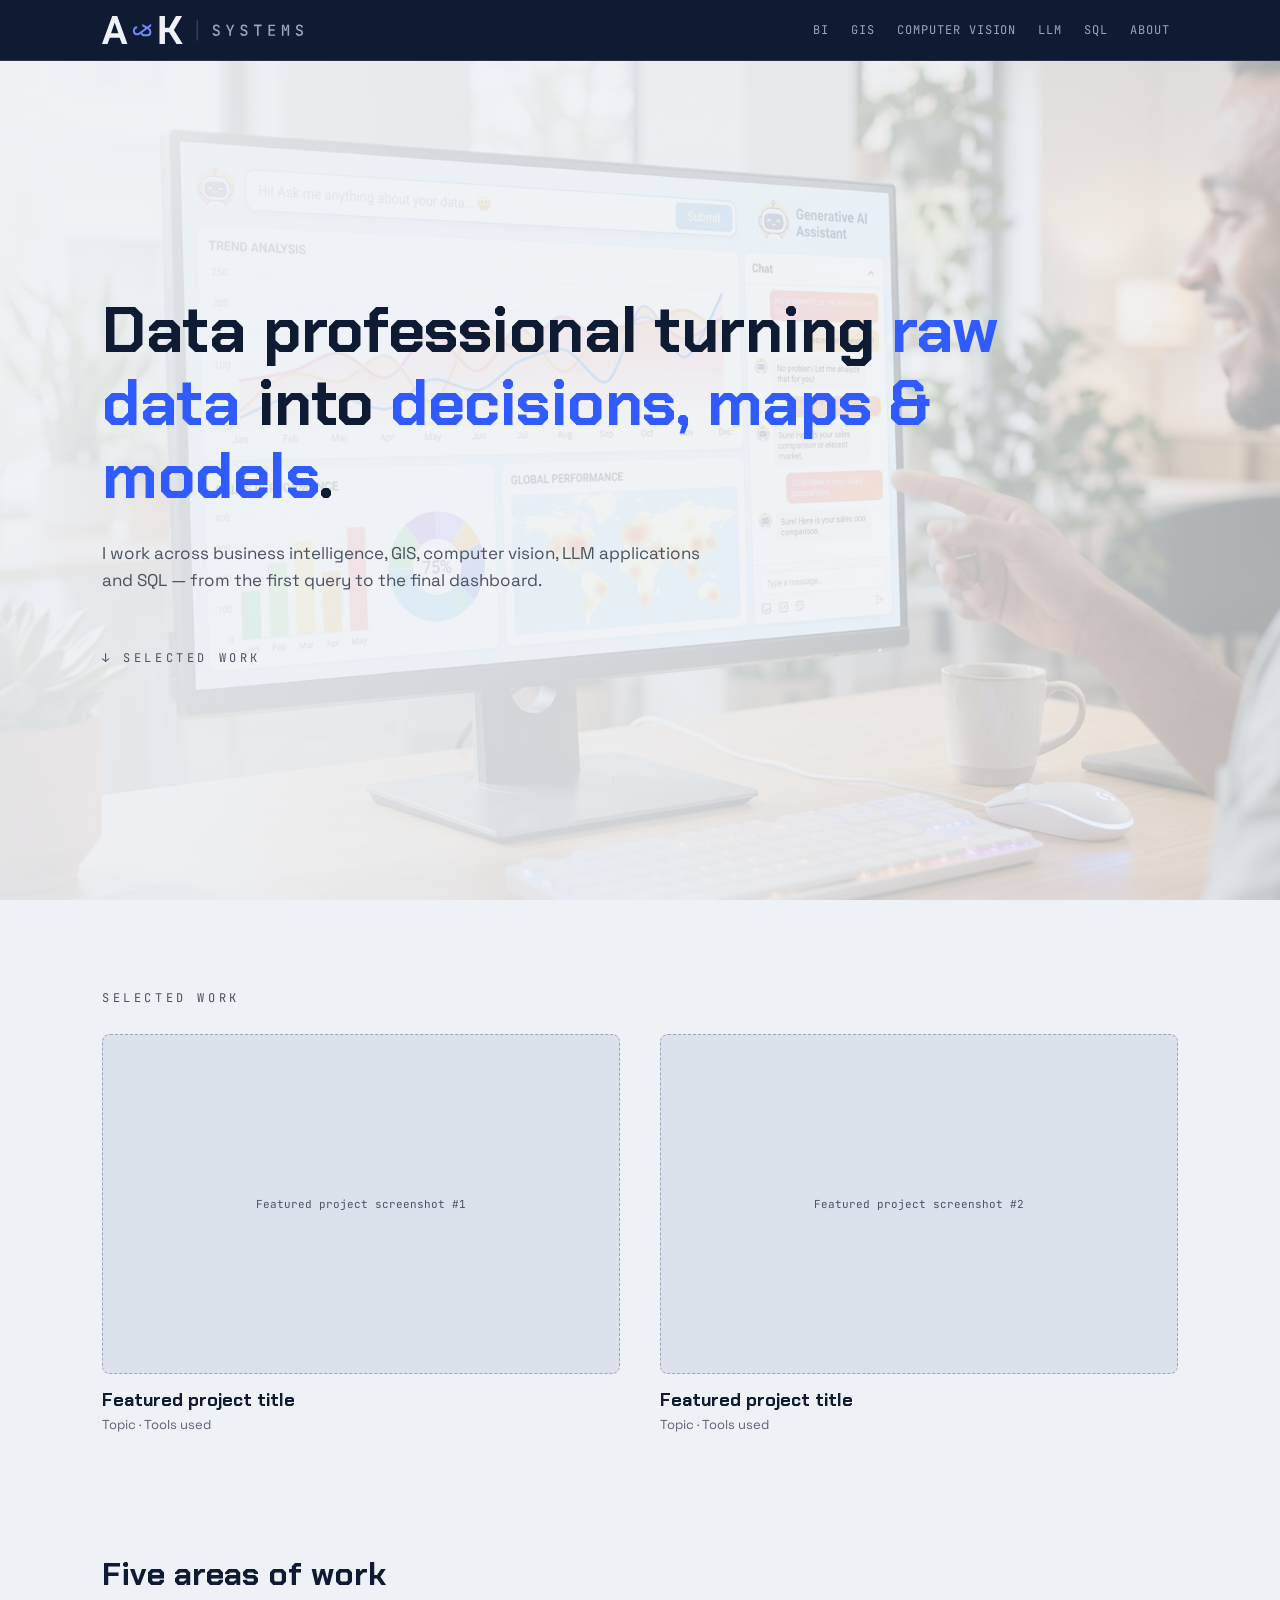
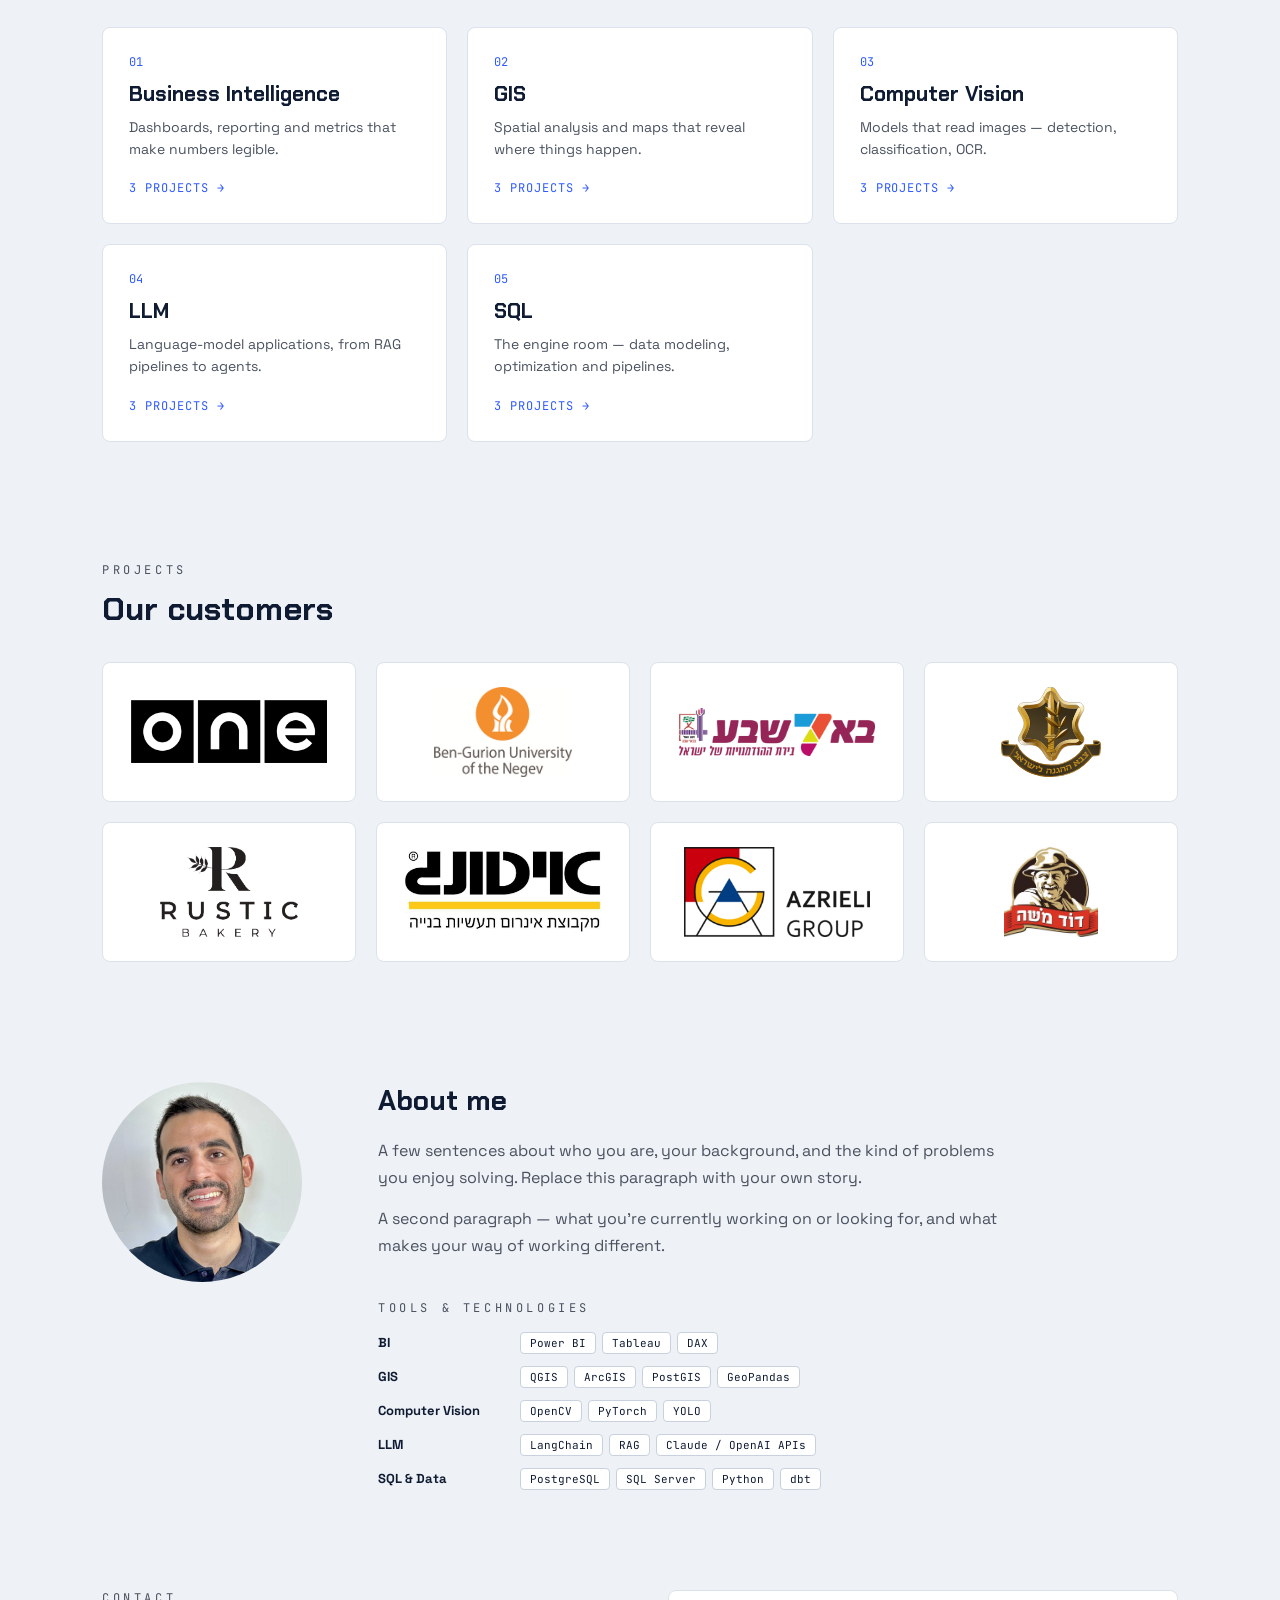
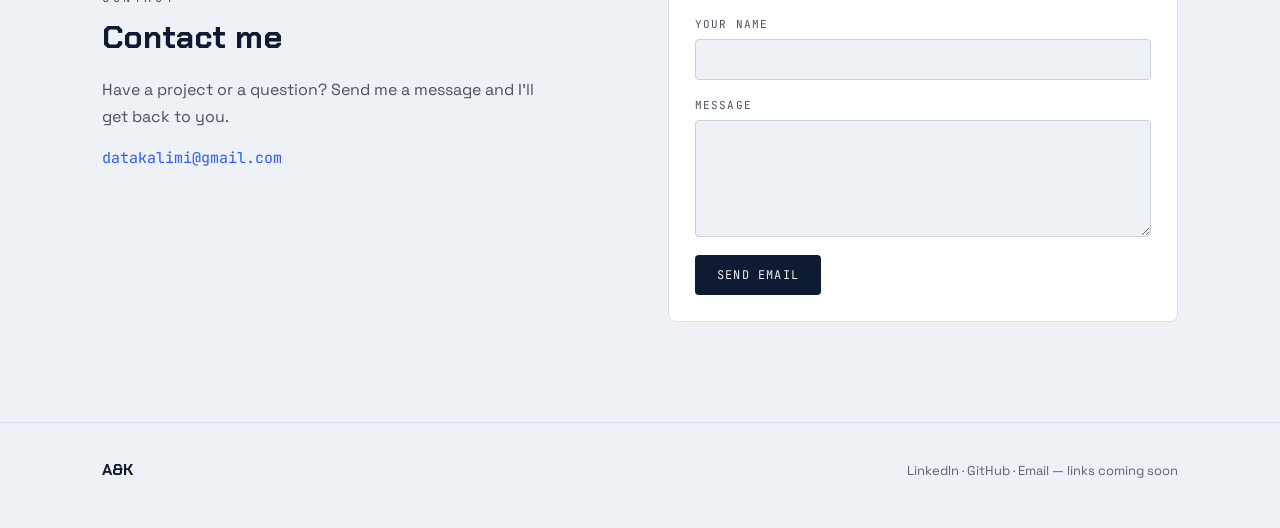
==== index.html @ 967753ec "Rebrand site as A&K and add hero slideshow, customers and contact sections - Replace personal name w" ====
<!DOCTYPE html>
<html lang="en">
<head>
<meta charset="utf-8">
<meta name="viewport" content="width=device-width, initial-scale=1">
<title>A&amp;K — Data Professional</title>
<link rel="icon" type="image/svg+xml" href="assets/img/favicon.svg">
<link rel="preconnect" href="https://fonts.googleapis.com">
<link rel="preconnect" href="https://fonts.gstatic.com" crossorigin>
<link href="https://fonts.googleapis.com/css2?family=Chakra+Petch:wght@500;700&amp;family=JetBrains+Mono:wght@400;500&amp;family=Space+Grotesk:wght@400;500;700&amp;display=swap" rel="stylesheet">
<link rel="stylesheet" href="assets/css/style.css?v=13">
</head>
<body data-page="home">
<header id="site-nav"></header>
<main id="page-content"></main>
<footer id="site-footer"></footer>

<script src="assets/js/data.js?v=13"></script>
<script src="assets/js/partials.js?v=13"></script>
<script src="assets/js/render.js?v=13"></script>
</body>
</html>
---- assets/css/style.css ----
/* ---- Tokens (A&K logo kit: navy, signal blue, print blue, cloud white) ---- */
:root {
  --navy: #0F1B33;
  --accent: #6E8BFF;        /* signal blue — on navy */
  --accent-print: #2F5BFF;  /* print blue — on light */
  --cloud: #EEF1F5;
  --bg: #EEF1F5;
  --surface: #ffffff;
  --text: #0F1B33;
  --text-secondary: #4A5260;
  --text-muted: #5B6474;
  --on-navy: #EEF1F5;
  --on-navy-muted: #9AA6BD;
  --navy-rule: #3A4A6A;
  --border-rule: #DCE2EC;
  --border-card: #DCE2EC;
  --border-chip: #C9D1DE;
  --radius-card: 8px;
  --radius-chip: 4px;
  --radius-nav: 4px;
  --font-display: 'Chakra Petch', 'Trebuchet MS', sans-serif;
  --font-body: 'Space Grotesk', 'Segoe UI', Helvetica, Arial, sans-serif;
  --font-mono: 'JetBrains Mono', ui-monospace, Consolas, Menlo, monospace;
  --max-width: 1140px;
  --pad-x: 32px;
  --hero-min-h: calc(100vh - 61px);
}

/* ---- Reset / base ---- */
* { box-sizing: border-box; }
html { scroll-behavior: smooth; }
body {
  margin: 0;
  background: var(--bg);
  color: var(--text);
  font-family: var(--font-body);
  -webkit-font-smoothing: antialiased;
}
a { color: var(--text); text-decoration: none; }
a:hover { color: var(--text); }
::selection { background: var(--accent); color: var(--navy); }
img { display: block; max-width: 100%; }

.container {
  max-width: var(--max-width);
  margin: 0 auto;
  padding: 0 var(--pad-x);
}

/* ---- Nav ---- */
.site-nav {
  position: sticky;
  top: 0;
  background: var(--navy);
  border-bottom: 1px solid rgba(238, 241, 245, .1);
  z-index: 50;
}
.site-nav__row {
  max-width: var(--max-width);
  margin: 0 auto;
  padding: 16px var(--pad-x);
  display: flex;
  justify-content: space-between;
  align-items: center;
}
.site-nav__brand {
  font-family: var(--font-display);
  font-weight: 700;
  font-size: 15px;
  color: var(--on-navy);
}
.site-nav__logo {
  height: 28px;
  width: auto;
}
.site-nav__links {
  display: flex;
  gap: 6px;
  font-family: var(--font-mono);
  font-size: 12px;
  letter-spacing: .08em;
  text-transform: uppercase;
  align-items: center;
}
.nav-link {
  padding: 4px 8px;
  border-radius: var(--radius-nav);
  color: var(--on-navy-muted);
}
.nav-link:hover {
  background: rgba(110, 139, 255, .18);
  color: var(--on-navy);
}
.nav-link--active {
  background: var(--accent);
  font-weight: 500;
  color: var(--navy);
}
.nav-link--active:hover { background: var(--accent); color: var(--navy); }
.nav-label-short { display: none; }

/* ---- Hero ---- */
.hero-band {
  position: relative;
  overflow: hidden;
}
.hero-slides,
.hero-slide {
  position: absolute;
  inset: 0;
}
.hero-slide {
  background-size: cover;
  background-position: center;
  opacity: 0;
  transition: opacity 1.2s ease;
}
.hero-slide--active { opacity: 1; }
/* Bright wash so the pictures read as a light background and the text stays legible. */
.hero-slides::after {
  content: "";
  position: absolute;
  inset: 0;
  background: linear-gradient(90deg, rgba(238, 241, 245, .93) 0%, rgba(238, 241, 245, .86) 55%, rgba(238, 241, 245, .7) 100%);
}
.hero {
  position: relative;
  max-width: var(--max-width);
  margin: 0 auto;
  padding: 0 var(--pad-x);
  min-height: var(--hero-min-h);
  display: flex;
  flex-direction: column;
  justify-content: center;
}
.hero__title {
  font-family: var(--font-display);
  font-size: clamp(38px, 5vw, 66px);
  line-height: 1.14;
  font-weight: 700;
  letter-spacing: -.5px;
  max-width: 980px;
  margin: 0;
}
.hero__sub {
  margin: 26px 0 0;
  font-size: 17px;
  line-height: 1.6;
  color: var(--text-secondary);
  max-width: 600px;
}
.hero__scroll {
  margin-top: 56px;
  font-family: var(--font-mono);
  font-size: 12px;
  letter-spacing: .3em;
  text-transform: uppercase;
  color: var(--text-secondary);
  display: inline-block;
  width: fit-content;
}
.hero__scroll:hover { color: var(--accent-print); }

.highlight { color: var(--accent-print); }
.pill-highlight {
  font-family: var(--font-mono);
  font-size: 12px;
  letter-spacing: .08em;
  text-transform: uppercase;
  color: var(--accent-print);
}

/* ---- Selected work ---- */
.work-section {
  max-width: var(--max-width);
  margin: 0 auto;
  padding: 90px var(--pad-x) 20px;
}
.section-label {
  font-family: var(--font-mono);
  font-size: 12px;
  letter-spacing: .3em;
  text-transform: uppercase;
  color: var(--text-secondary);
}
.grid-2 {
  display: grid;
  grid-template-columns: 1fr 1fr;
  gap: 40px;
  margin-top: 28px;
}
.grid-2 > * { min-width: 0; }
.featured-card {
  display: flex;
  flex-direction: column;
  gap: 14px;
  min-width: 0;
}
.featured-card__title {
  font-family: var(--font-display);
  font-size: 18px;
  font-weight: 700;
}
.featured-card__meta {
  font-size: 13px;
  color: var(--text-muted);
  margin-top: 4px;
}

/* ---- Five areas ---- */
.areas-section {
  max-width: var(--max-width);
  margin: 0 auto;
  padding: 100px var(--pad-x) 40px;
}
.areas-section h2 {
  font-family: var(--font-display);
  font-size: 32px;
  font-weight: 700;
  margin: 0;
}
.grid-3 {
  display: grid;
  grid-template-columns: repeat(3, 1fr);
  gap: 20px;
  margin-top: 32px;
}
.grid-3 > * { min-width: 0; }
.area-card {
  background: var(--surface);
  border: 1px solid var(--border-card);
  border-radius: var(--radius-card);
  padding: 26px;
  display: flex;
  flex-direction: column;
  gap: 10px;
}
.area-card:hover { border-color: var(--accent-print); }
.area-card__number {
  font-size: 12px;
  font-family: var(--font-mono);
  color: var(--accent-print);
}
.area-card__title {
  font-family: var(--font-display);
  font-size: 21px;
  font-weight: 700;
}
.area-card__desc {
  font-size: 14px;
  line-height: 1.55;
  color: var(--text-secondary);
}
.area-card__link {
  margin-top: auto;
  padding-top: 6px;
}

/* ---- Customers ---- */
.customers-section {
  max-width: var(--max-width);
  margin: 0 auto;
  padding: 80px var(--pad-x) 20px;
}
.customers-section h2 {
  font-family: var(--font-display);
  font-size: 32px;
  font-weight: 700;
  margin: 10px 0 0;
}
.customer-grid {
  display: grid;
  grid-template-columns: repeat(4, 1fr);
  gap: 20px;
  margin-top: 32px;
}
.customer-tile {
  min-width: 0;
  height: 140px;
  padding: 24px 28px;
  background: var(--surface);
  border: 1px solid var(--border-card);
  border-radius: var(--radius-card);
  display: flex;
  align-items: center;
  justify-content: center;
}
.customer-tile img {
  max-width: 100%;
  max-height: 100%;
  width: auto;
  height: auto;
  object-fit: contain;
}

/* ---- About ---- */
.about-section {
  max-width: var(--max-width);
  margin: 0 auto;
  padding: 100px var(--pad-x);
  display: grid;
  grid-template-columns: 220px 1fr;
  gap: 56px;
  align-items: start;
}
.about-section h2 {
  font-family: var(--font-display);
  font-size: 28px;
  font-weight: 700;
  margin: 0;
}
.about-section p {
  margin: 18px 0 0;
  font-size: 16px;
  line-height: 1.7;
  color: var(--text-secondary);
  max-width: 640px;
}
.about-section p + p { margin-top: 14px; }
.tools-block { margin-top: 40px; }
.tools-rows {
  display: flex;
  flex-direction: column;
  gap: 12px;
  margin-top: 16px;
}
.tools-row {
  display: flex;
  gap: 12px;
  align-items: baseline;
}
.tools-row__label {
  width: 130px;
  flex: none;
  font-size: 13px;
  font-weight: 700;
}
.chip-row {
  display: flex;
  gap: 6px;
  flex-wrap: wrap;
}
.chip {
  font-family: var(--font-mono);
  font-size: 11px;
  background: var(--surface);
  border: 1px solid var(--border-chip);
  border-radius: var(--radius-chip);
  padding: 3px 9px;
}

/* ---- Contact ---- */
.contact-section {
  max-width: var(--max-width);
  margin: 0 auto;
  padding: 0 var(--pad-x) 100px;
  display: grid;
  grid-template-columns: 1fr 1fr;
  gap: 56px;
  align-items: start;
}
.contact-section > * { min-width: 0; }
.contact-section h2 {
  font-family: var(--font-display);
  font-size: 32px;
  font-weight: 700;
  margin: 10px 0 0;
}
.contact-section p {
  margin: 18px 0 0;
  font-size: 16px;
  line-height: 1.7;
  color: var(--text-secondary);
  max-width: 440px;
}
.contact-section__email {
  display: inline-block;
  margin-top: 18px;
  font-family: var(--font-mono);
  font-size: 15px;
  color: var(--accent-print);
  overflow-wrap: anywhere;
}
.contact-section__email:hover { color: var(--accent-print); text-decoration: underline; }
.contact-form {
  display: flex;
  flex-direction: column;
  gap: 8px;
  background: var(--surface);
  border: 1px solid var(--border-card);
  border-radius: var(--radius-card);
  padding: 26px;
}
.contact-form label {
  font-family: var(--font-mono);
  font-size: 11px;
  letter-spacing: .1em;
  text-transform: uppercase;
  color: var(--text-secondary);
}
.contact-form input,
.contact-form textarea {
  width: 100%;
  margin-bottom: 10px;
  padding: 10px 12px;
  font: inherit;
  font-size: 15px;
  color: var(--text);
  background: var(--bg);
  border: 1px solid var(--border-chip);
  border-radius: var(--radius-chip);
  resize: vertical;
}
.contact-form input:focus-visible,
.contact-form textarea:focus-visible,
.contact-form__submit:focus-visible {
  outline: 2px solid var(--accent-print);
  outline-offset: 2px;
}
.contact-form__submit {
  align-self: flex-start;
  padding: 12px 22px;
  font-family: var(--font-mono);
  font-size: 12px;
  letter-spacing: .1em;
  text-transform: uppercase;
  color: var(--on-navy);
  background: var(--navy);
  border: 0;
  border-radius: var(--radius-chip);
  cursor: pointer;
}
.contact-form__submit:hover { background: var(--accent-print); }

/* ---- Topic page header ---- */
.topic-header {
  max-width: var(--max-width);
  margin: 0 auto;
  padding: 90px var(--pad-x) 30px;
}
.topic-header__counter {
  font-size: 13px;
  font-family: var(--font-mono);
  letter-spacing: .1em;
  color: var(--accent-print);
}
.topic-header h1 {
  font-family: var(--font-display);
  font-size: clamp(34px, 4vw, 52px);
  font-weight: 700;
  letter-spacing: -.4px;
  margin: 10px 0 0;
}
.topic-header__intro {
  margin: 20px 0 0;
  font-size: 16px;
  line-height: 1.6;
  color: var(--text-secondary);
  max-width: 600px;
}

/* ---- Topic projects ---- */
.topic-projects {
  max-width: var(--max-width);
  margin: 0 auto;
  padding: 40px var(--pad-x) 80px;
  display: flex;
  flex-direction: column;
  gap: 64px;
}
.project-row {
  display: grid;
  grid-template-columns: minmax(300px, 460px) 1fr;
  gap: 44px;
  align-items: start;
}
.project-row > * { min-width: 0; }
.project-row__label {
  font-size: 12px;
  font-family: var(--font-mono);
  letter-spacing: .1em;
  text-transform: uppercase;
  color: var(--accent-print);
}
.project-row__title {
  font-family: var(--font-display);
  font-size: 22px;
  font-weight: 700;
  margin-top: 6px;
}
.project-row__facts {
  display: flex;
  flex-direction: column;
  gap: 10px;
  margin-top: 16px;
  font-size: 14px;
  line-height: 1.55;
  color: var(--text-secondary);
}
.project-row__facts b { font-weight: 700; color: var(--text); }
.project-row .chip-row { margin-top: 16px; }

/* ---- Topic footer nav ---- */
.topic-footer-nav {
  border-top: 1px solid var(--border-rule);
}
.topic-footer-nav__row {
  max-width: var(--max-width);
  margin: 0 auto;
  padding: 32px var(--pad-x);
  display: flex;
  justify-content: space-between;
  align-items: baseline;
  font-size: 14px;
}
.topic-footer-nav__row a { color: var(--text-secondary); }
.topic-footer-nav__row a:hover { color: var(--accent-print); }
.topic-footer-nav__home {
  color: var(--text-muted);
  font-size: 13px;
}
.topic-footer-nav__home:hover { color: var(--accent-print); }

/* ---- Site footer ---- */
.site-footer {
  border-top: 1px solid var(--border-rule);
}
.site-footer__row {
  max-width: var(--max-width);
  margin: 0 auto;
  padding: 36px var(--pad-x) 48px;
  display: flex;
  justify-content: space-between;
  align-items: baseline;
  flex-wrap: wrap;
  gap: 8px 24px;
}
.site-footer__brand {
  font-family: var(--font-display);
  font-size: 16px;
  font-weight: 700;
}
.site-footer__note {
  font-size: 13px;
  color: var(--text-muted);
}

/* ---- Image placeholder ---- */
.img-placeholder {
  width: 100%;
  height: 100%;
  background: #DCE2EC;
  border: 1px dashed #9AA6BD;
  border-radius: var(--radius-card);
  display: flex;
  align-items: center;
  justify-content: center;
  text-align: center;
  color: var(--text-secondary);
  font-family: var(--font-mono);
  font-size: 11px;
  padding: 12px;
}
.img-placeholder--circle { border-radius: 50%; }
.img-fill {
  width: 100%;
  height: 100%;
  object-fit: cover;
  border-radius: var(--radius-card);
}
.img-fill--circle { border-radius: 50%; }

.img-slot { min-width: 0; overflow: hidden; }
.img-slot--featured { height: 340px; }
.img-slot--project { height: 290px; }
.img-slot--portrait { width: 200px; height: 200px; flex: none; }

/* ---- Responsive ---- */
@media (max-width: 900px) {
  .grid-2 { grid-template-columns: 1fr; }
  .grid-3 { grid-template-columns: repeat(2, 1fr); }
  .customer-grid { grid-template-columns: repeat(3, 1fr); }
  .about-section { grid-template-columns: 1fr; }
  .contact-section { grid-template-columns: 1fr; gap: 32px; }
  .project-row { grid-template-columns: 1fr; }
}

@media (max-width: 700px) {
  :root { --pad-x: 20px; }
  .grid-3 { grid-template-columns: 1fr; }
  .customer-grid { grid-template-columns: repeat(2, 1fr); gap: 12px; }
  .customer-tile { height: 110px; padding: 18px; }
  .nav-label-full { display: none; }
  .nav-label-short { display: inline; }
  .site-nav__logo { height: 24px; }
  .site-nav__links { gap: 2px; font-size: 11px; }
  .nav-link { padding: 4px 5px; }
}
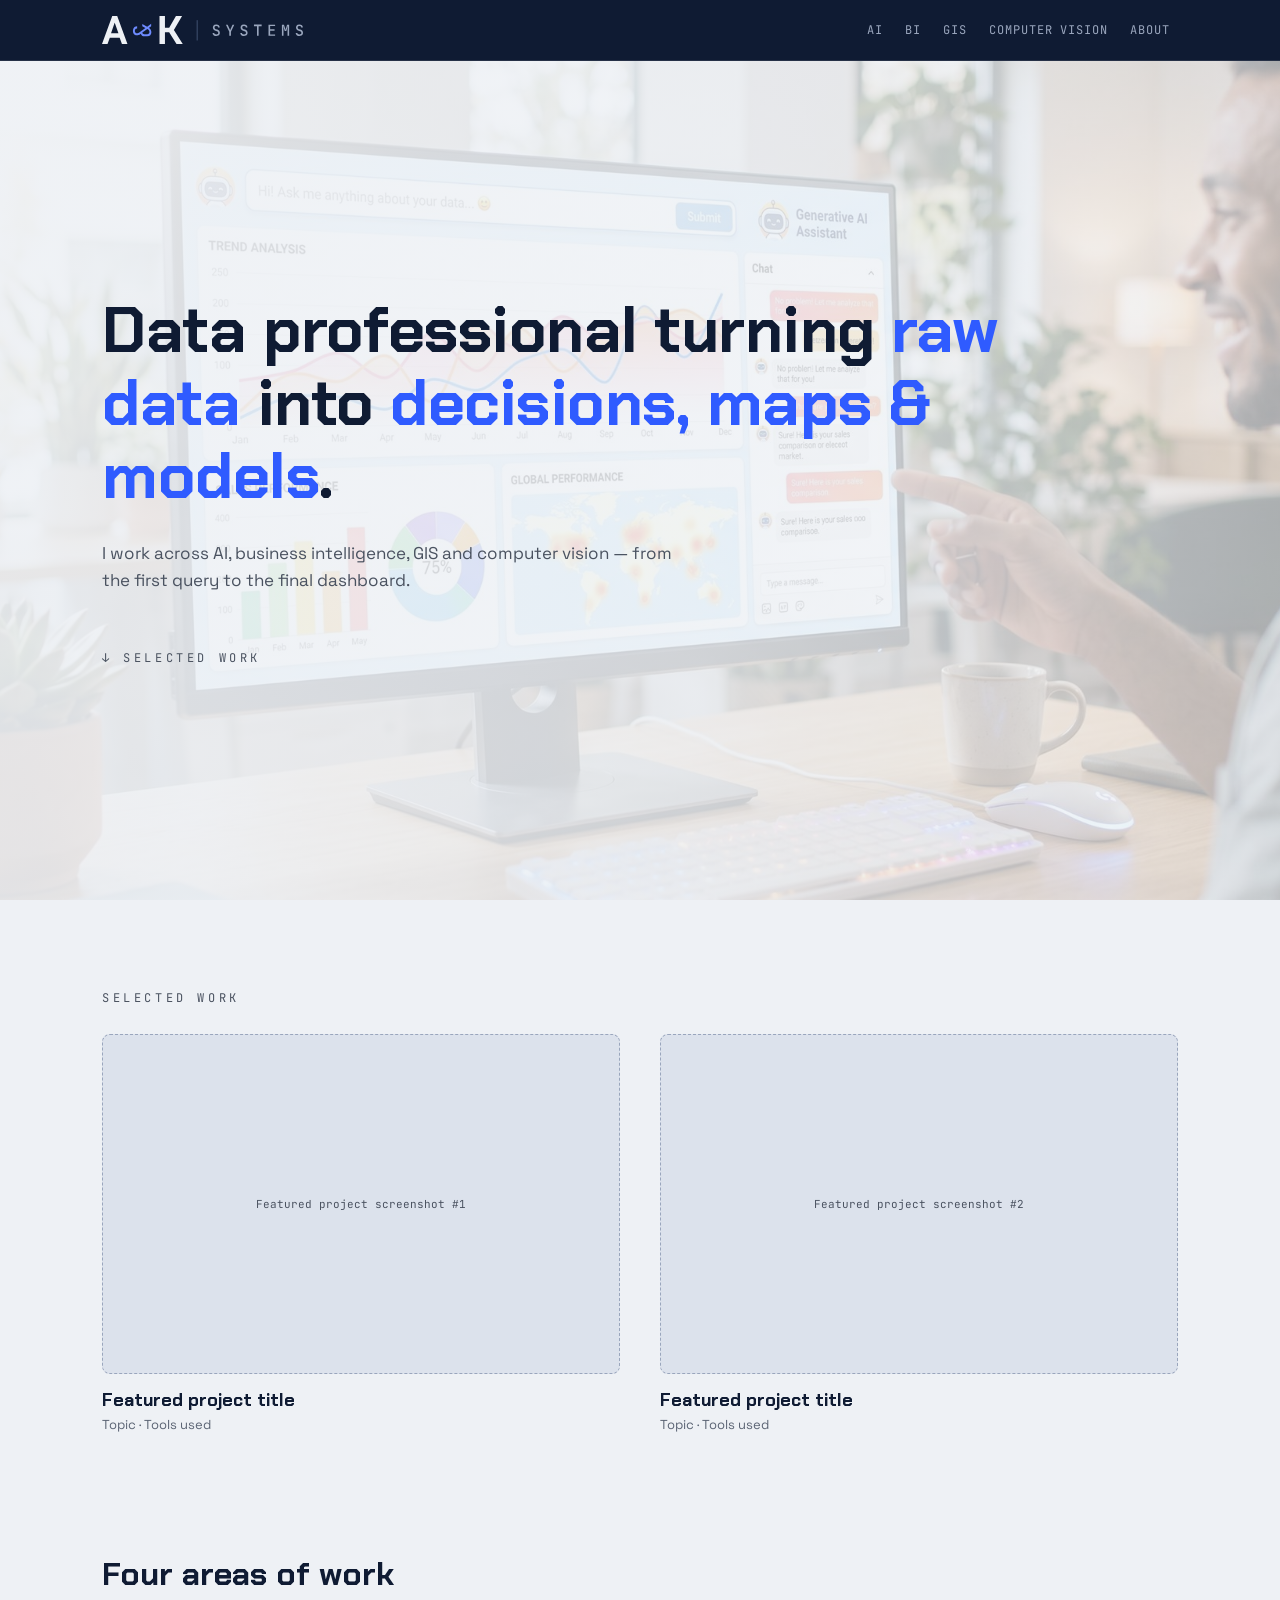
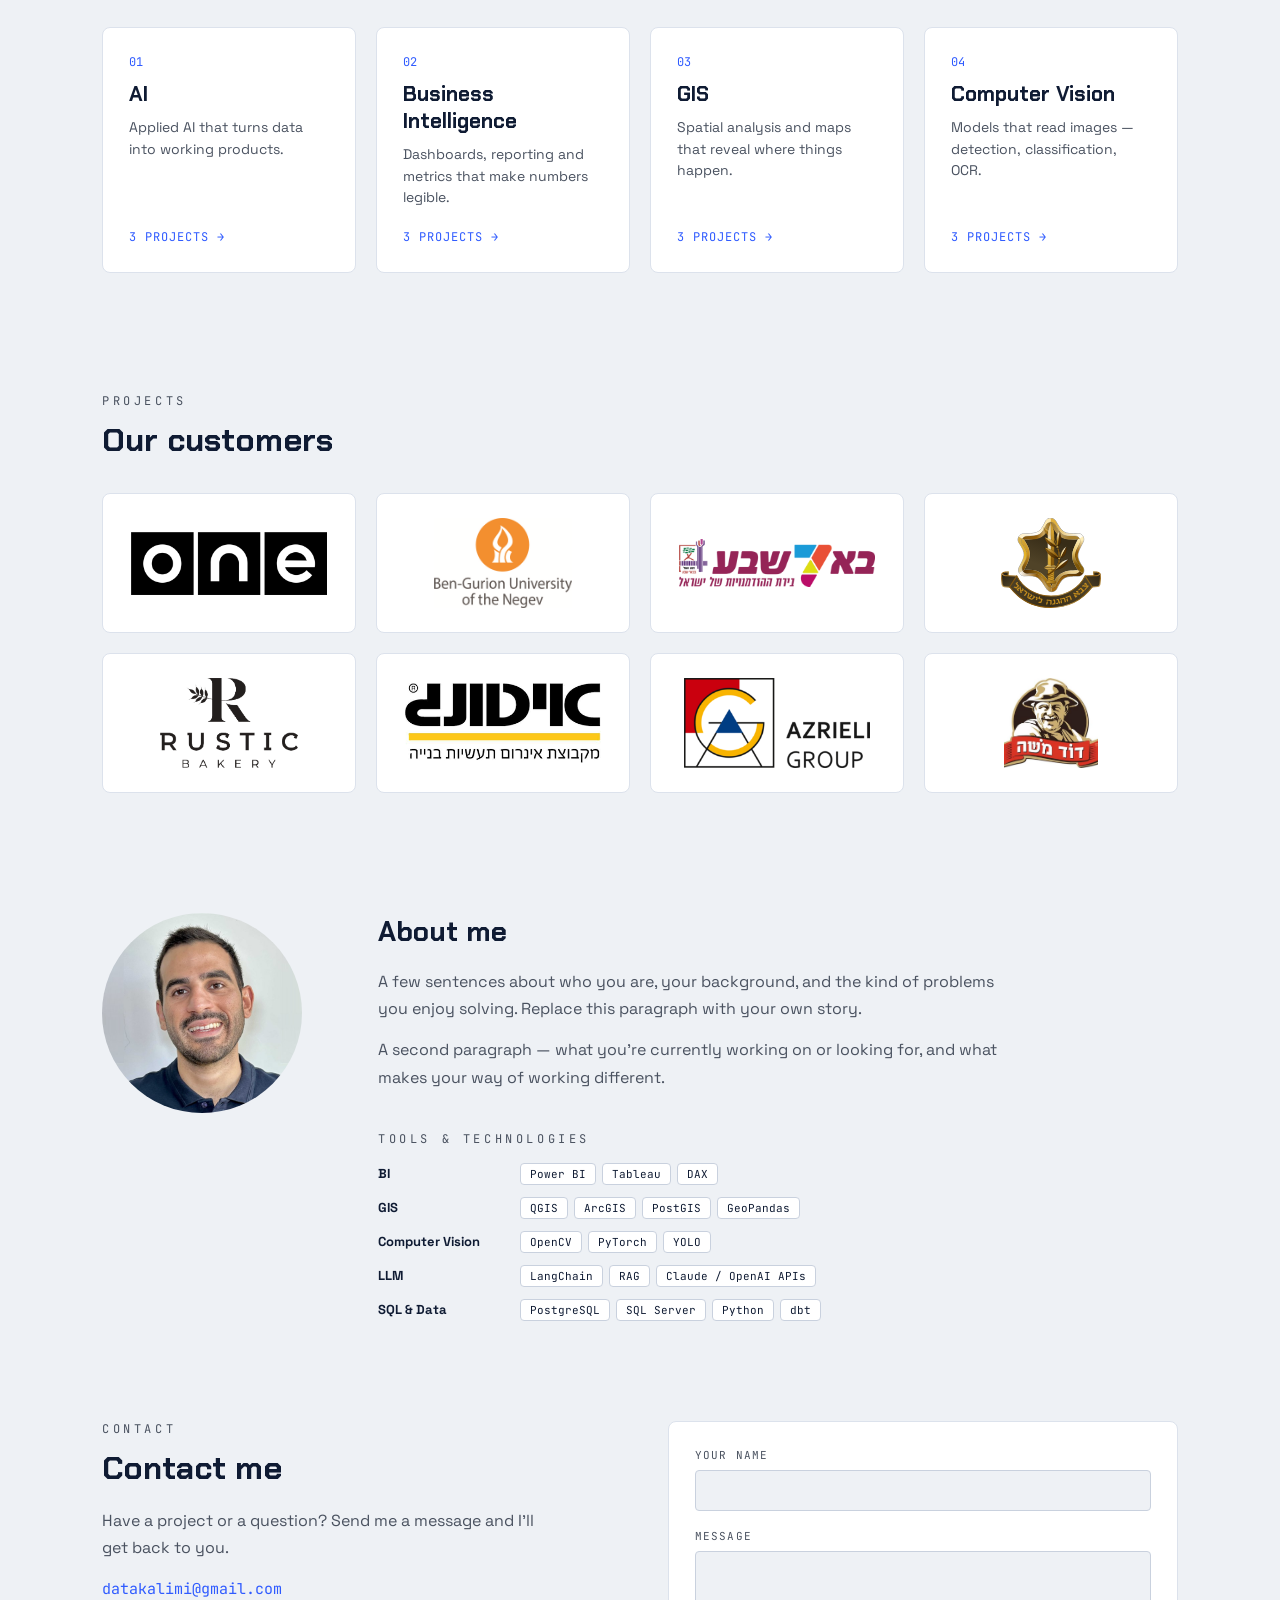
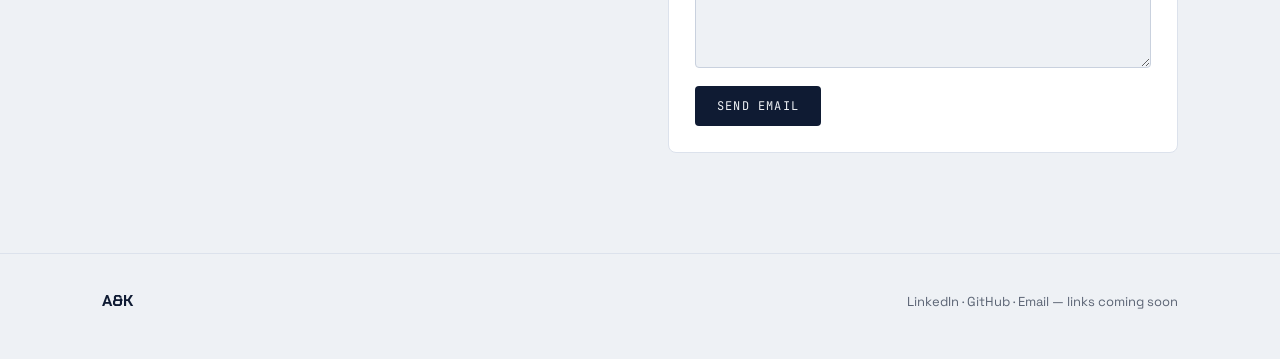
==== commit 0e2f9871: "Add AI category, remove LLM and SQL, enlarge SYSTEMS in header logo - Add AI as the first topic with" ====
--- a/index.html
+++ b/index.html
@@ -8,15 +8,15 @@
 <link rel="preconnect" href="https://fonts.googleapis.com">
 <link rel="preconnect" href="https://fonts.gstatic.com" crossorigin>
 <link href="https://fonts.googleapis.com/css2?family=Chakra+Petch:wght@500;700&amp;family=JetBrains+Mono:wght@400;500&amp;family=Space+Grotesk:wght@400;500;700&amp;display=swap" rel="stylesheet">
-<link rel="stylesheet" href="assets/css/style.css?v=13">
+<link rel="stylesheet" href="assets/css/style.css?v=15">
 </head>
 <body data-page="home">
 <header id="site-nav"></header>
 <main id="page-content"></main>
 <footer id="site-footer"></footer>
 
-<script src="assets/js/data.js?v=13"></script>
-<script src="assets/js/partials.js?v=13"></script>
-<script src="assets/js/render.js?v=13"></script>
+<script src="assets/js/data.js?v=15"></script>
+<script src="assets/js/partials.js?v=15"></script>
+<script src="assets/js/render.js?v=15"></script>
 </body>
 </html>
--- a/assets/css/style.css
+++ b/assets/css/style.css
@@ -226,6 +226,7 @@
   margin-top: 32px;
 }
 .grid-3 > * { min-width: 0; }
+.grid-3--four { grid-template-columns: repeat(4, 1fr); }
 .area-card {
   background: var(--surface);
   border: 1px solid var(--border-card);
@@ -578,7 +579,8 @@
 /* ---- Responsive ---- */
 @media (max-width: 900px) {
   .grid-2 { grid-template-columns: 1fr; }
-  .grid-3 { grid-template-columns: repeat(2, 1fr); }
+  .grid-3,
+  .grid-3--four { grid-template-columns: repeat(2, 1fr); }
   .customer-grid { grid-template-columns: repeat(3, 1fr); }
   .about-section { grid-template-columns: 1fr; }
   .contact-section { grid-template-columns: 1fr; gap: 32px; }
@@ -587,7 +589,8 @@
 
 @media (max-width: 700px) {
   :root { --pad-x: 20px; }
-  .grid-3 { grid-template-columns: 1fr; }
+  .grid-3,
+  .grid-3--four { grid-template-columns: 1fr; }
   .customer-grid { grid-template-columns: repeat(2, 1fr); gap: 12px; }
   .customer-tile { height: 110px; padding: 18px; }
   .nav-label-full { display: none; }
@@ -596,3 +599,8 @@
   .site-nav__links { gap: 2px; font-size: 11px; }
   .nav-link { padding: 4px 5px; }
 }
+
+@media (max-width: 520px) {
+  .site-nav__logo { height: 22px; }
+  .site-nav__links { font-size: 10px; }
+}
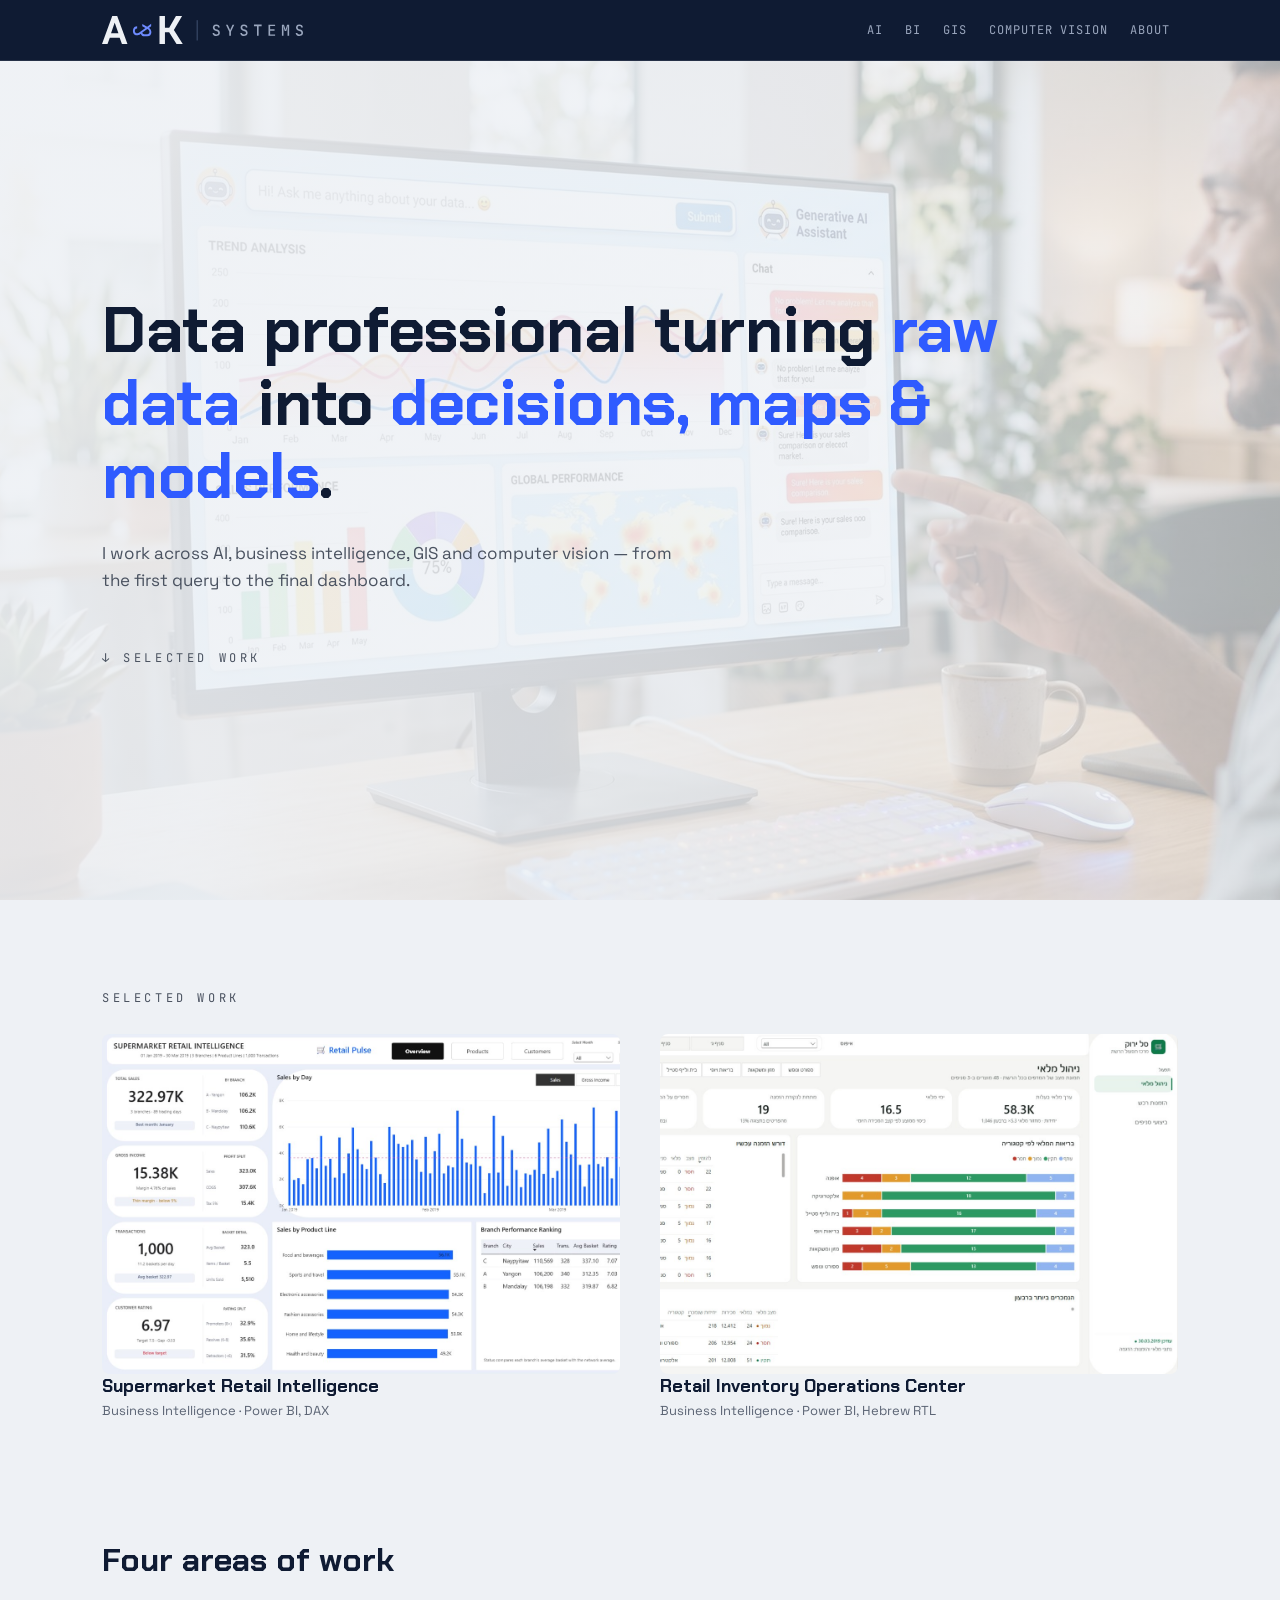
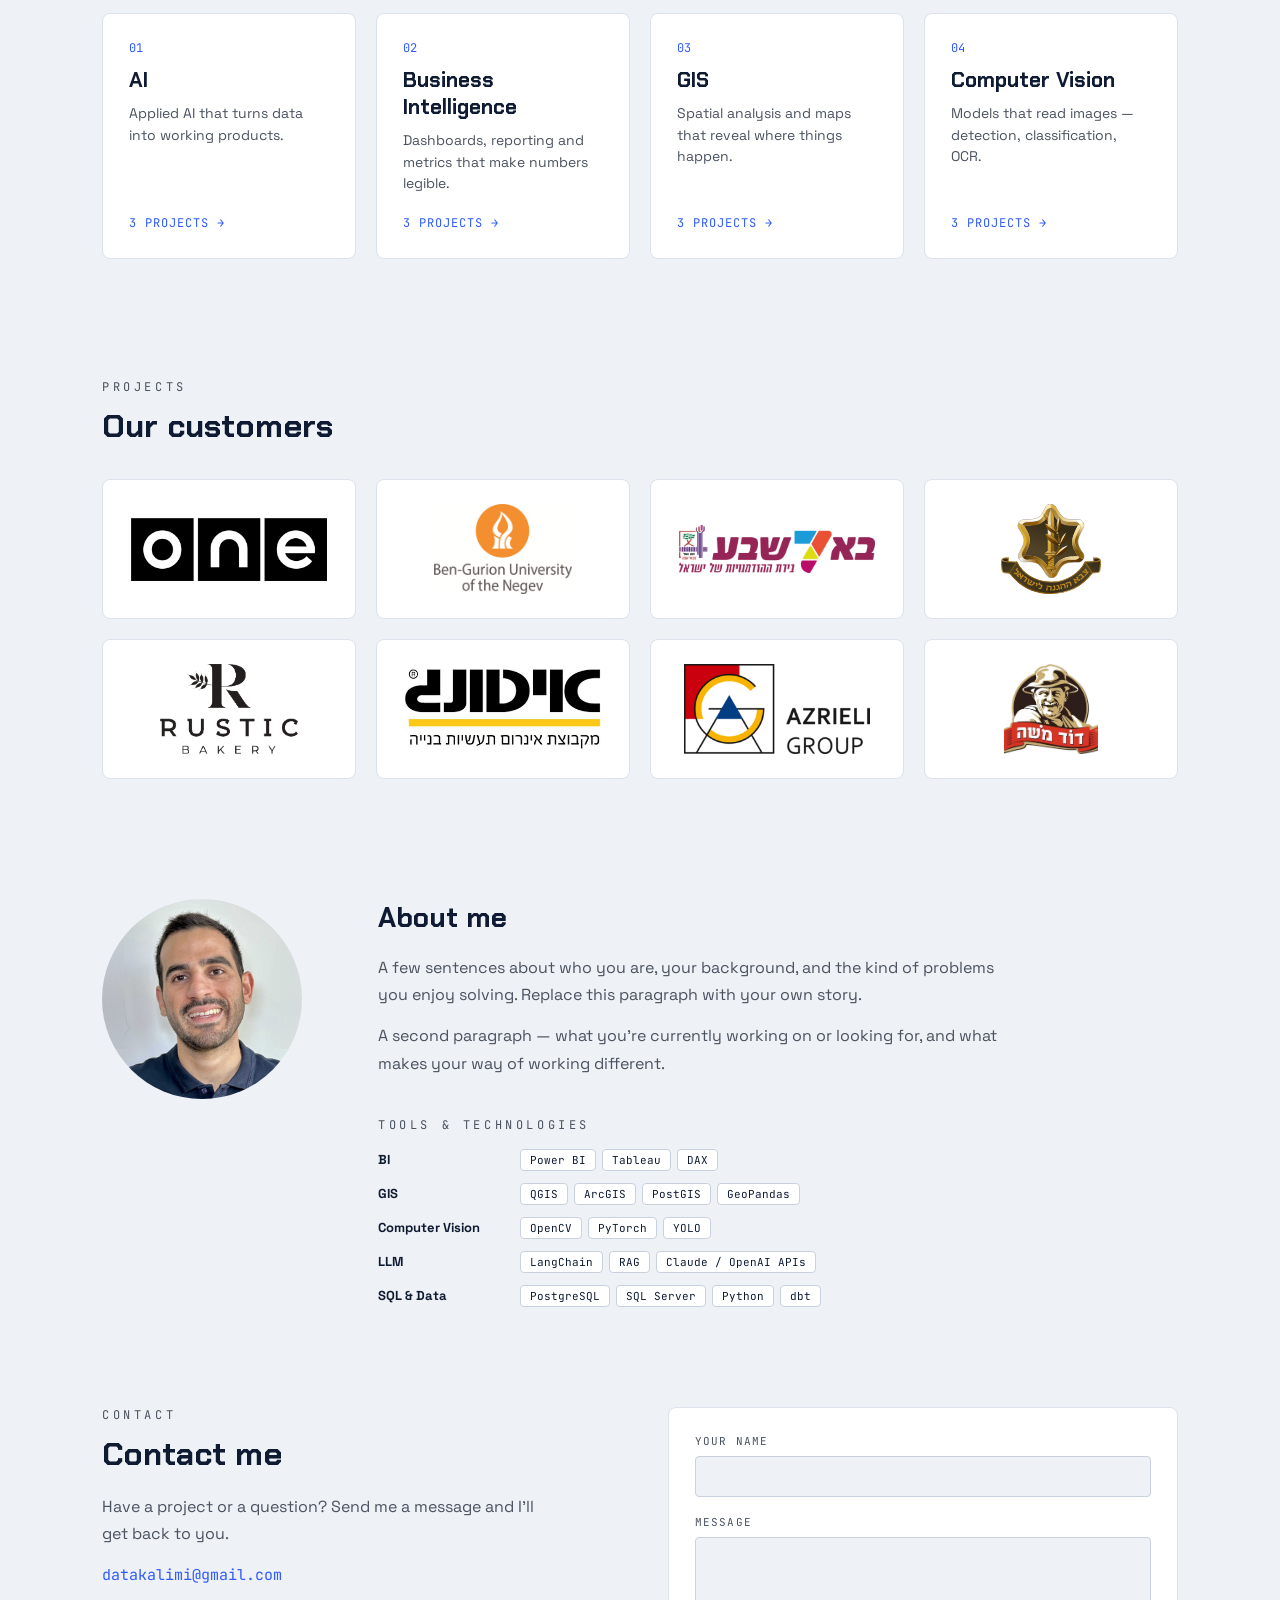
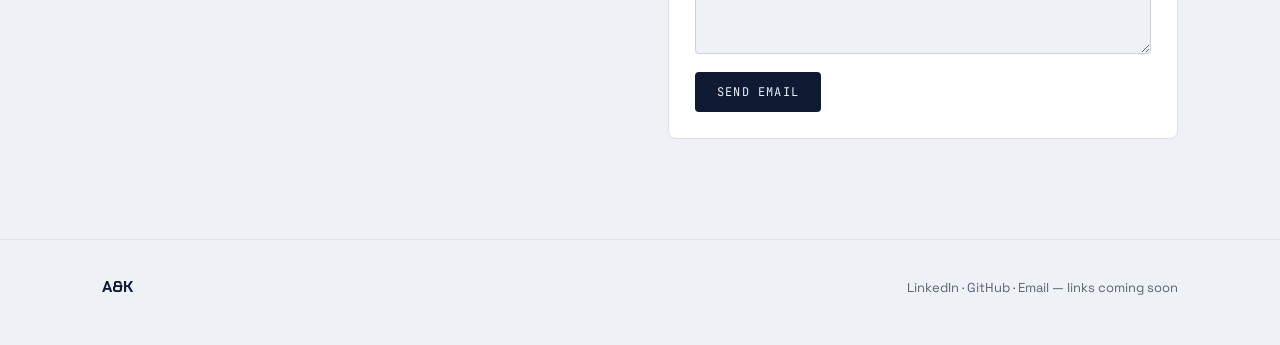
==== commit 9b1c049b: "Add supermarket BI dashboards to featured work and BI page, with Power BI embed support Co-Authored-" ====
--- a/index.html
+++ b/index.html
@@ -8,15 +8,15 @@
 <link rel="preconnect" href="https://fonts.googleapis.com">
 <link rel="preconnect" href="https://fonts.gstatic.com" crossorigin>
 <link href="https://fonts.googleapis.com/css2?family=Chakra+Petch:wght@500;700&amp;family=JetBrains+Mono:wght@400;500&amp;family=Space+Grotesk:wght@400;500;700&amp;display=swap" rel="stylesheet">
-<link rel="stylesheet" href="assets/css/style.css?v=15">
+<link rel="stylesheet" href="assets/css/style.css?v=16">
 </head>
 <body data-page="home">
 <header id="site-nav"></header>
 <main id="page-content"></main>
 <footer id="site-footer"></footer>
 
-<script src="assets/js/data.js?v=15"></script>
-<script src="assets/js/partials.js?v=15"></script>
-<script src="assets/js/render.js?v=15"></script>
+<script src="assets/js/data.js?v=16"></script>
+<script src="assets/js/partials.js?v=16"></script>
+<script src="assets/js/render.js?v=16"></script>
 </body>
 </html>
--- a/assets/css/style.css
+++ b/assets/css/style.css
@@ -501,6 +501,41 @@
 .project-row__facts b { font-weight: 700; color: var(--text); }
 .project-row .chip-row { margin-top: 16px; }
 
+/* ---- Clickable featured card ---- */
+.featured-card--link { display: block; color: inherit; text-decoration: none; }
+.featured-card--link .img-fill { transition: transform .3s ease; }
+.featured-card--link:hover .img-fill { transform: scale(1.02); }
+.featured-card--link:hover .featured-card__title { color: var(--accent-print); }
+
+/* ---- Live Power BI embed (set embedUrl in data.js) ---- */
+.project-embed { grid-column: 1 / -1; }
+.project-embed__frame {
+  position: relative;
+  width: 100%;
+  aspect-ratio: 16 / 9;
+  min-height: 360px;
+  background: var(--surface);
+  border: 1px solid var(--border-card);
+  border-radius: var(--radius-card);
+  overflow: hidden;
+}
+.project-embed__frame iframe {
+  position: absolute;
+  inset: 0;
+  width: 100%;
+  height: 100%;
+  border: 0;
+}
+.project-embed__link {
+  display: inline-block;
+  margin-top: 10px;
+  font-family: var(--font-mono);
+  font-size: 12px;
+  letter-spacing: .05em;
+  color: var(--accent-print);
+}
+.project-embed__link:hover { text-decoration: underline; }
+
 /* ---- Topic footer nav ---- */
 .topic-footer-nav {
   border-top: 1px solid var(--border-rule);
@@ -574,6 +609,8 @@
 .img-slot { min-width: 0; overflow: hidden; }
 .img-slot--featured { height: 340px; }
 .img-slot--project { height: 290px; }
+.img-slot .img-fill[src*="img/projects/"] { object-position: top left; }
+.img-slot .img-fill[src*="sal-yarok"] { object-position: top right; }
 .img-slot--portrait { width: 200px; height: 200px; flex: none; }
 
 /* ---- Responsive ---- */
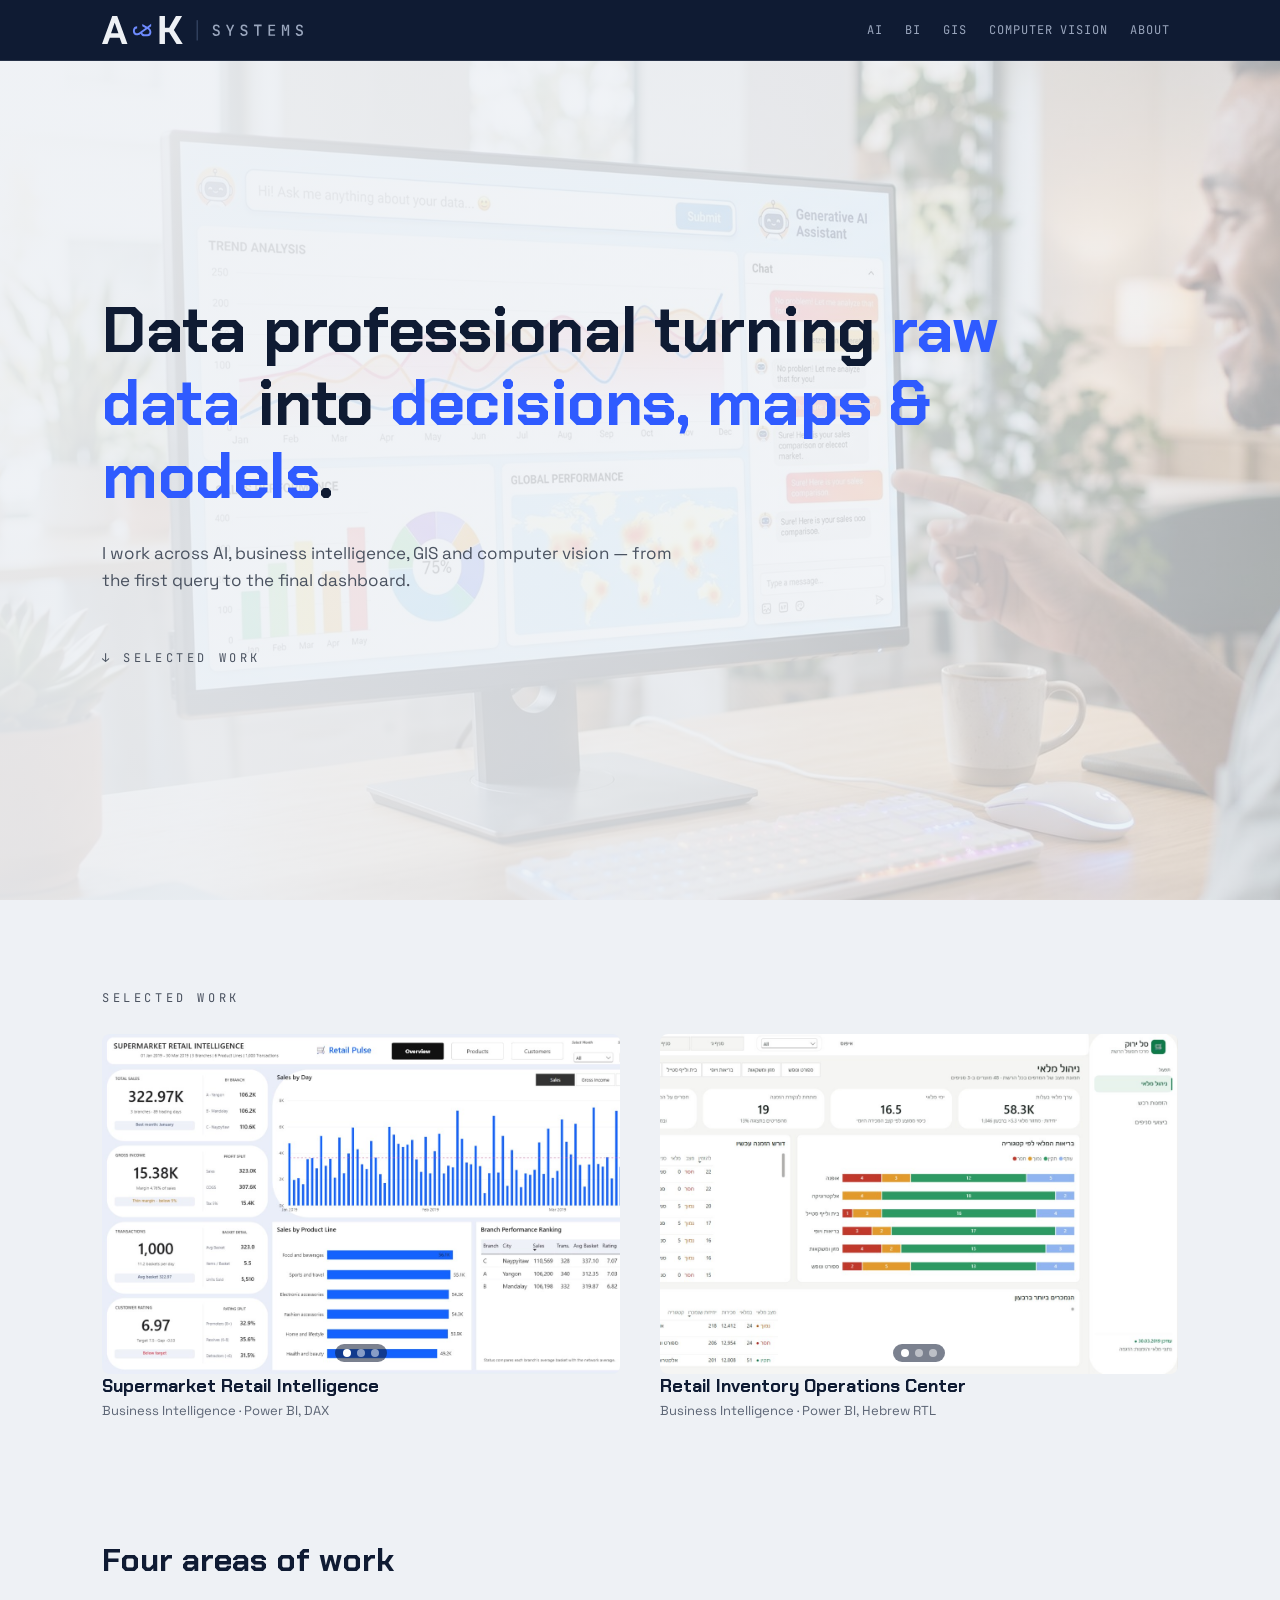
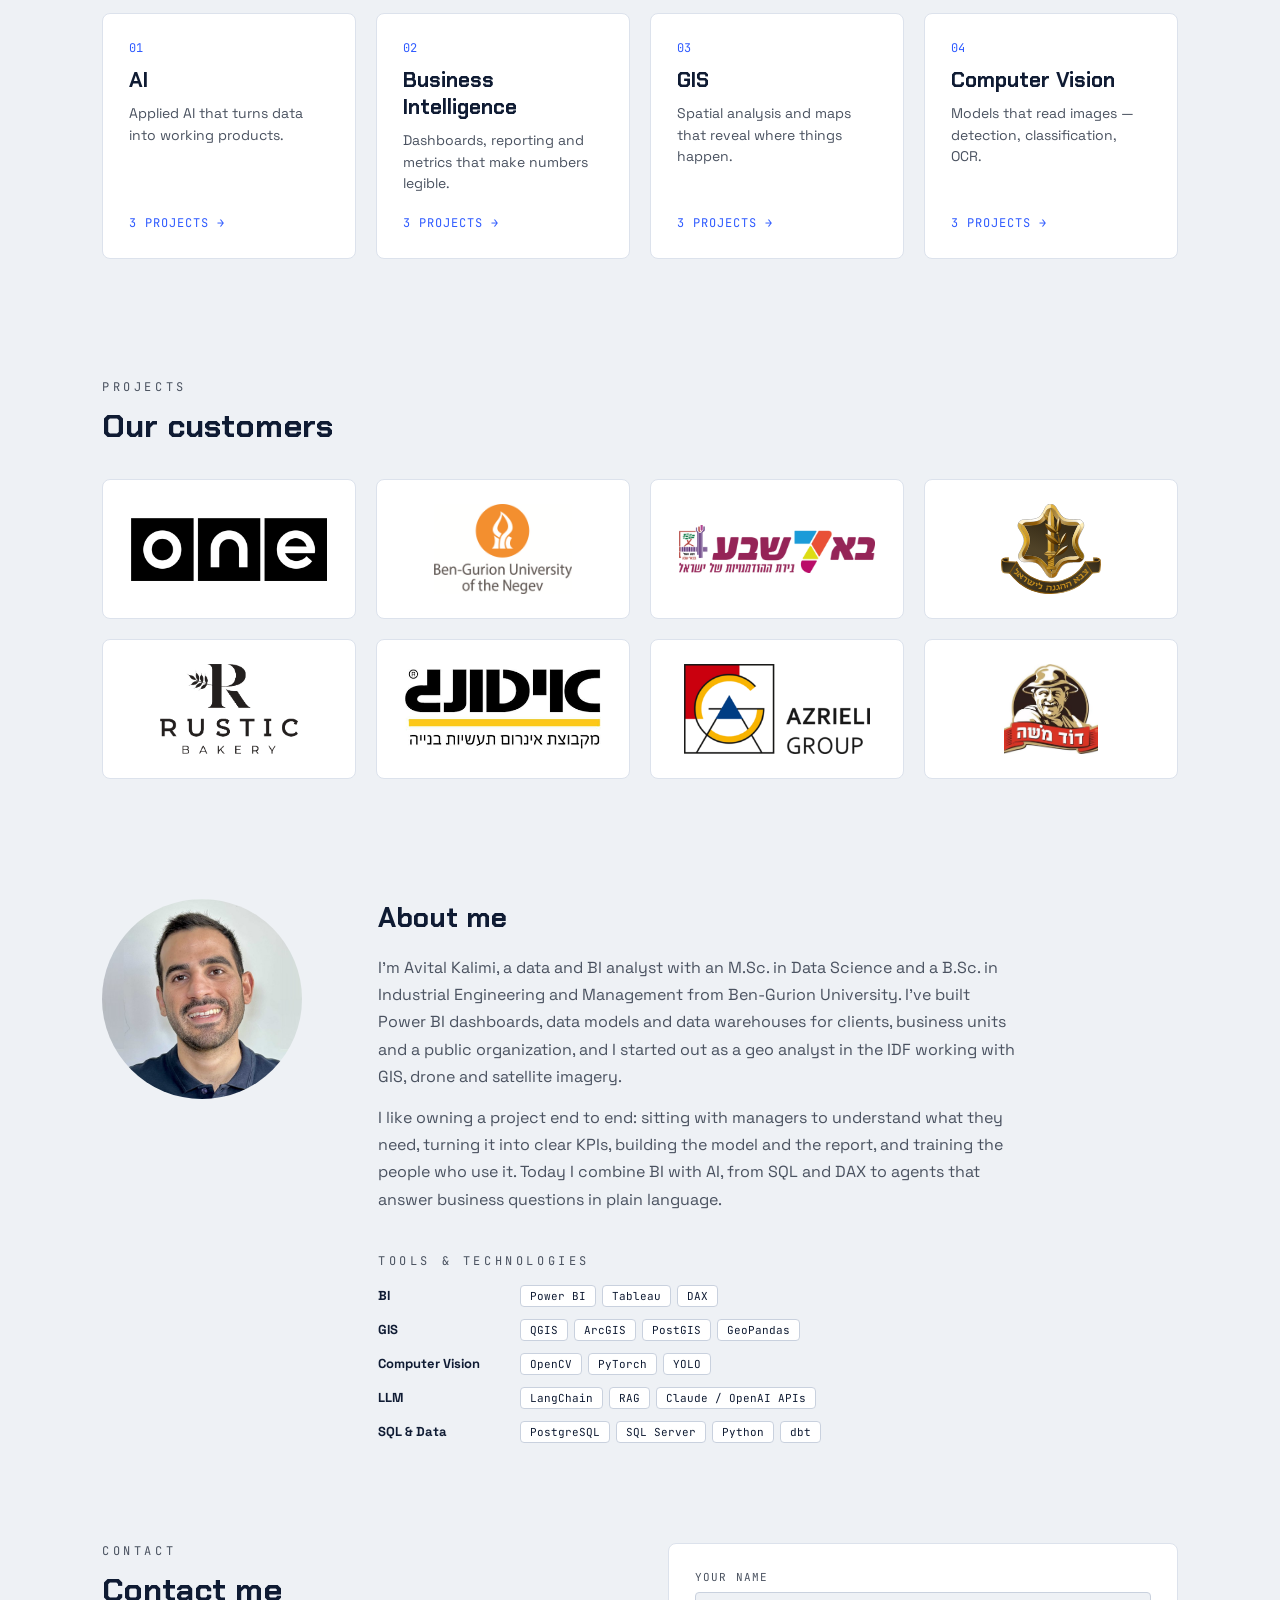
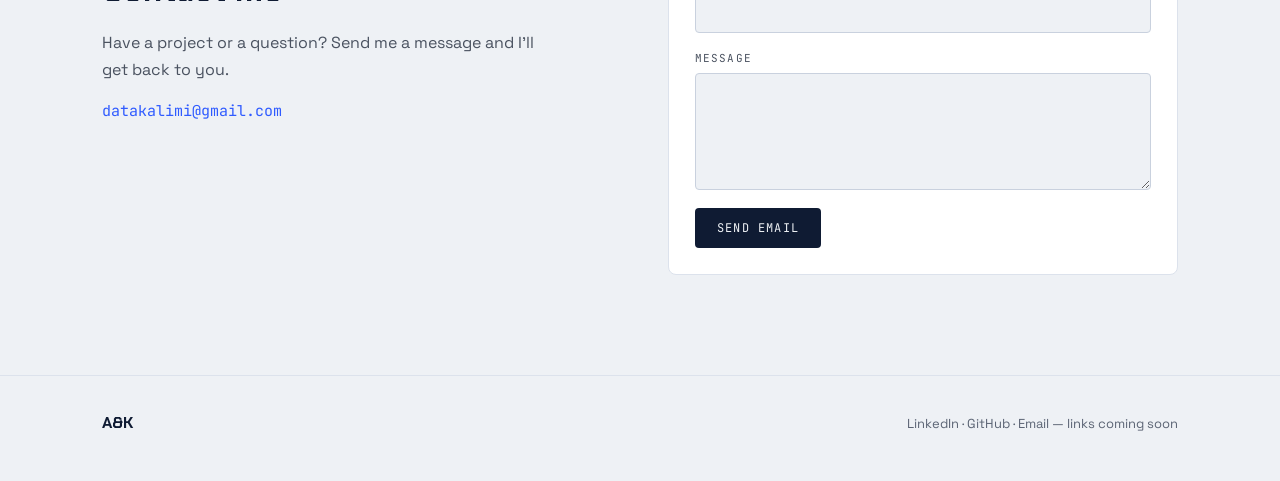
==== commit 25cf87b1: "Add page carousel to featured dashboards and write About section Co-Authored-By: Claude Opus 5.5 <no" ====
--- a/index.html
+++ b/index.html
@@ -8,15 +8,15 @@
 <link rel="preconnect" href="https://fonts.googleapis.com">
 <link rel="preconnect" href="https://fonts.gstatic.com" crossorigin>
 <link href="https://fonts.googleapis.com/css2?family=Chakra+Petch:wght@500;700&amp;family=JetBrains+Mono:wght@400;500&amp;family=Space+Grotesk:wght@400;500;700&amp;display=swap" rel="stylesheet">
-<link rel="stylesheet" href="assets/css/style.css?v=16">
+<link rel="stylesheet" href="assets/css/style.css?v=17">
 </head>
 <body data-page="home">
 <header id="site-nav"></header>
 <main id="page-content"></main>
 <footer id="site-footer"></footer>
 
-<script src="assets/js/data.js?v=16"></script>
-<script src="assets/js/partials.js?v=16"></script>
-<script src="assets/js/render.js?v=16"></script>
+<script src="assets/js/data.js?v=17"></script>
+<script src="assets/js/partials.js?v=17"></script>
+<script src="assets/js/render.js?v=17"></script>
 </body>
 </html>
--- a/assets/css/style.css
+++ b/assets/css/style.css
@@ -611,6 +611,38 @@
 .img-slot--project { height: 290px; }
 .img-slot .img-fill[src*="img/projects/"] { object-position: top left; }
 .img-slot .img-fill[src*="sal-yarok"] { object-position: top right; }
+
+/* ---- Featured-card carousel ---- */
+.carousel { position: relative; }
+.carousel__track { position: absolute; inset: 0; }
+.carousel__slide {
+  position: absolute;
+  inset: 0;
+  opacity: 0;
+  transition: opacity .8s ease, transform .3s ease;
+}
+.carousel__slide--active { opacity: 1; }
+.carousel__dots {
+  position: absolute;
+  left: 50%;
+  bottom: 12px;
+  transform: translateX(-50%);
+  display: flex;
+  gap: 6px;
+  padding: 5px 8px;
+  border-radius: 999px;
+  background: rgba(15, 27, 51, .55);
+}
+.carousel__dot {
+  width: 8px;
+  height: 8px;
+  padding: 0;
+  border: 0;
+  border-radius: 50%;
+  background: rgba(255, 255, 255, .5);
+  cursor: pointer;
+}
+.carousel__dot--active { background: #fff; }
 .img-slot--portrait { width: 200px; height: 200px; flex: none; }
 
 /* ---- Responsive ---- */
